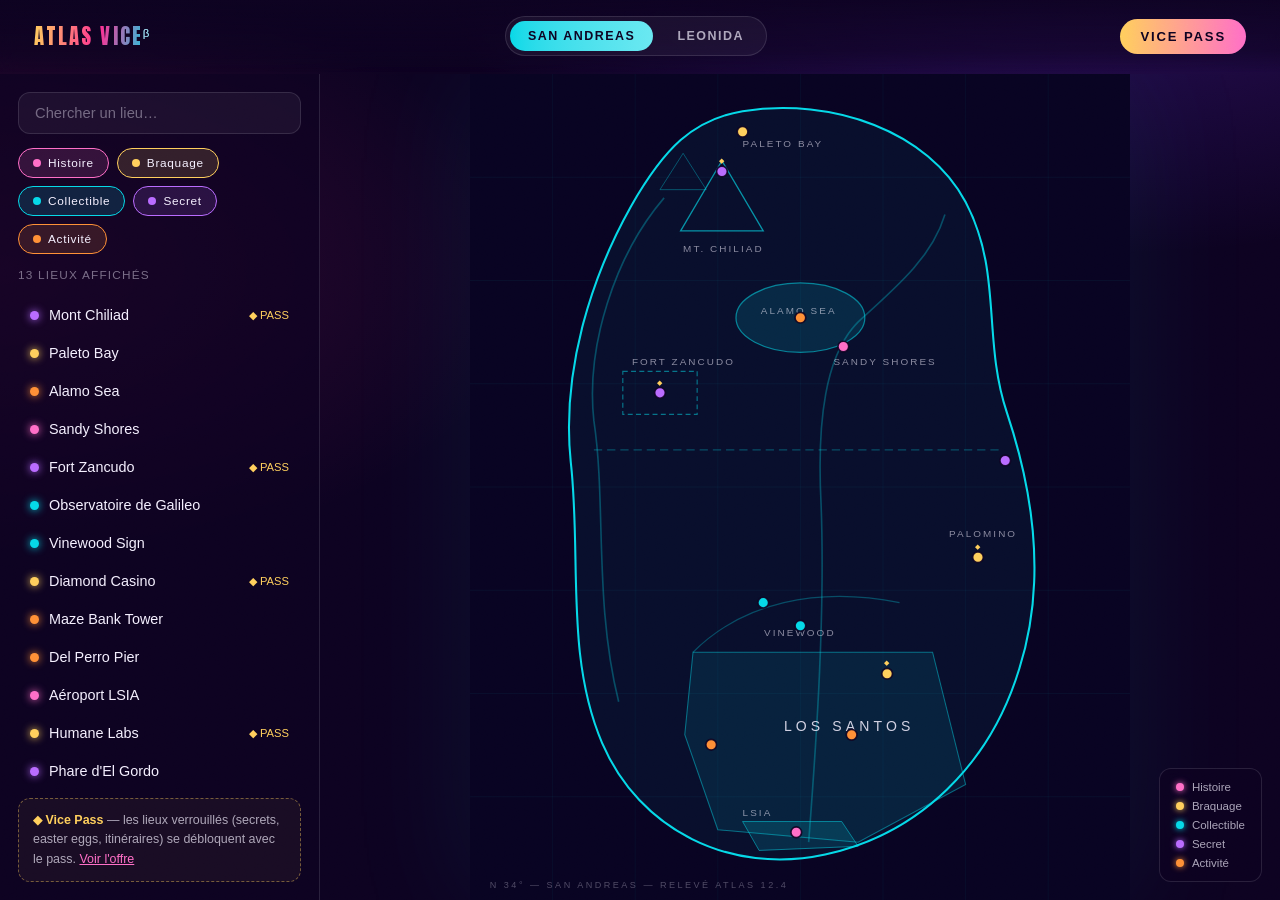
==== vice-atlas/map.html @ b8ac7021 "feat: Atlas Vice — business complet cartes & guides GTA V + GTA VI MVP d'un produit freemium « compa" ====
<!DOCTYPE html>
<html lang="fr">
<head>
<meta charset="UTF-8">
<meta name="viewport" content="width=device-width, initial-scale=1.0">
<title>Atlas Vice — Carte interactive</title>
<link rel="icon" href="data:image/svg+xml,%3Csvg xmlns='http://www.w3.org/2000/svg' viewBox='0 0 100 100'%3E%3Crect width='100' height='100' rx='20' fill='%230d0221'/%3E%3Ctext x='50' y='70' font-size='58' text-anchor='middle' fill='%23ff2e93'%3E◆%3C/text%3E%3C/svg%3E">
<link rel="preload" href="vendor/fonts/anton-latin.woff2" as="font" type="font/woff2" crossorigin>
<link rel="stylesheet" href="atlas.css">
<link rel="stylesheet" href="map.css">
</head>
<body class="mapapp">

<div class="grain"></div>

<header class="topbar">
  <a class="brand" href="index.html">ATLAS VICE<span class="tm">β</span></a>
  <div class="world-tabs" role="tablist">
    <button id="tab-v" role="tab" aria-selected="true">San Andreas</button>
    <button id="tab-vi" role="tab" aria-selected="false">Leonida</button>
  </div>
  <nav class="topnav">
    <a class="nav-cta" href="index.html#tarifs">Vice Pass</a>
  </nav>
</header>

<div class="map-layout">

  <aside class="sidebar">
    <input type="search" id="poiSearch" placeholder="Chercher un lieu…" aria-label="Chercher un lieu">
    <div class="chips" id="chips"></div>
    <p class="count" id="poiCount"></p>
    <ul class="poi-list" id="poiList"></ul>
    <div class="sidebar-note">
      <b>◆ Vice Pass</b> — les lieux verrouillés (secrets, easter eggs, itinéraires)
      se débloquent avec le pass. <a href="index.html#tarifs">Voir l'offre</a>
    </div>
  </aside>

  <main class="map-stage">
    <svg id="mapV" class="worldmap" viewBox="0 0 800 1000" aria-label="Carte de San Andreas">
      <defs>
        <radialGradient id="glowV" cx="0.5" cy="0.5" r="0.5">
          <stop offset="0" stop-color="rgba(5,217,232,.35)"/>
          <stop offset="1" stop-color="rgba(5,217,232,0)"/>
        </radialGradient>
      </defs>
      <rect width="800" height="1000" fill="#080322"/>
      <g stroke="rgba(5,217,232,.06)" stroke-width="1">
        <path d="M0,125 H800 M0,250 H800 M0,375 H800 M0,500 H800 M0,625 H800 M0,750 H800 M0,875 H800
                 M100,0 V1000 M200,0 V1000 M300,0 V1000 M400,0 V1000 M500,0 V1000 M600,0 V1000 M700,0 V1000"/>
      </g>
      <text x="24" y="985" class="map-coord">N 34° — SAN ANDREAS — RELEVÉ ATLAS 12.4</text>

      <path class="land" d="M330,45 C440,28 555,70 600,155 C645,240 620,320 650,410
             C680,500 700,610 665,720 C630,835 545,920 430,945 C315,970 205,915 160,810
             C115,705 135,585 122,470 C110,355 150,240 195,160 C235,90 270,55 330,45 Z"
             fill="rgba(5,217,232,.05)" stroke="#05d9e8" stroke-width="2.5"/>

      <ellipse cx="400" cy="295" rx="78" ry="42" fill="rgba(5,217,232,.13)" stroke="rgba(5,217,232,.55)" stroke-width="1.5"/>
      <path d="M255,190 L305,105 L355,190 Z" fill="none" stroke="rgba(5,217,232,.65)" stroke-width="1.6"/>
      <path d="M230,140 L258,96 L286,140 Z" fill="none" stroke="rgba(5,217,232,.35)" stroke-width="1.2"/>
      <rect x="185" y="360" width="90" height="52" fill="none" stroke="rgba(5,217,232,.5)" stroke-width="1.4" stroke-dasharray="6 4"/>
      <path d="M270,700 L560,700 L600,860 L470,930 L300,915 L260,800 Z"
            fill="rgba(5,217,232,.09)" stroke="rgba(5,217,232,.45)" stroke-width="1.3"/>
      <path d="M330,905 L450,905 L470,935 L350,940 Z" fill="rgba(5,217,232,.14)" stroke="rgba(5,217,232,.5)" stroke-width="1.2"/>

      <g class="roads" stroke="rgba(5,217,232,.3)" fill="none">
        <path d="M180,760 C150,640 165,520 150,420 C140,330 175,220 235,150" stroke-width="2"/>
        <path d="M410,930 C420,800 430,650 425,520 C420,420 430,340 470,300 C520,255 560,220 575,170" stroke-width="2"/>
        <path d="M150,455 H640" stroke-width="1.5" stroke-dasharray="10 6"/>
        <path d="M270,700 C330,640 420,620 520,640" stroke-width="1.5"/>
      </g>

      <g class="map-labels">
        <text x="330" y="88">PALETO BAY</text>
        <text x="258" y="215">MT. CHILIAD</text>
        <text x="352" y="290">ALAMO SEA</text>
        <text x="440" y="352">SANDY SHORES</text>
        <text x="196" y="352">FORT ZANCUDO</text>
        <text x="356" y="680">VINEWOOD</text>
        <text x="380" y="795" class="big">LOS SANTOS</text>
        <text x="330" y="898">LSIA</text>
        <text x="580" y="560">PALOMINO</text>
      </g>
      <g id="markersV" class="markers"></g>
    </svg>

    <svg id="mapVI" class="worldmap hidden" viewBox="0 0 800 1000" aria-label="Carte de Leonida">
      <rect width="800" height="1000" fill="#0d0226"/>
      <g stroke="rgba(255,110,199,.06)" stroke-width="1">
        <path d="M0,125 H800 M0,250 H800 M0,375 H800 M0,500 H800 M0,625 H800 M0,750 H800 M0,875 H800
                 M100,0 V1000 M200,0 V1000 M300,0 V1000 M400,0 V1000 M500,0 V1000 M600,0 V1000 M700,0 V1000"/>
      </g>
      <text x="24" y="985" class="map-coord">N 25° — LEONIDA — RELEVÉ ATLAS 3.1 (EARLY ACCESS)</text>

      <path class="land" d="M300,35 C380,22 445,55 470,130 C495,205 490,290 515,370
             C545,460 575,550 585,650 C595,750 575,845 510,900 C445,955 330,960 260,925
             C190,890 165,800 170,710 C175,610 195,500 200,400 C205,300 230,150 255,95
             C270,60 280,42 300,35 Z"
             fill="rgba(255,110,199,.05)" stroke="#ff6ec7" stroke-width="2.5"/>

      <path d="M636,300 C658,295 668,320 666,375 C664,440 670,505 656,565
             C646,610 622,618 610,585 C596,545 600,470 602,405 C604,350 616,305 636,300 Z"
             fill="rgba(255,110,199,.12)" stroke="#ff6ec7" stroke-width="2"/>
      <path d="M585,430 H610 M585,520 H605" stroke="rgba(255,110,199,.5)" stroke-width="3"/>

      <g fill="rgba(255,110,199,.13)" stroke="rgba(255,110,199,.6)" stroke-width="1.5">
        <ellipse cx="500" cy="930" rx="30" ry="11"/>
        <ellipse cx="575" cy="950" rx="24" ry="10"/>
        <ellipse cx="648" cy="962" rx="20" ry="9"/>
        <ellipse cx="710" cy="972" rx="15" ry="7"/>
      </g>
      <path d="M500,930 C560,945 640,960 710,972" fill="none" stroke="rgba(255,110,199,.35)" stroke-width="1.5" stroke-dasharray="8 6"/>

      <path d="M225,430 q45,35 0,70 q-45,35 8,66 q50,30 0,62" fill="none" stroke="rgba(255,110,199,.35)" stroke-width="1.5" stroke-dasharray="4 7"/>
      <path d="M258,470 q38,28 0,58 q-38,28 6,55" fill="none" stroke="rgba(255,110,199,.22)" stroke-width="1.2" stroke-dasharray="3 6"/>

      <path d="M330,120 L370,60 L410,120 Z" fill="none" stroke="rgba(255,110,199,.6)" stroke-width="1.5"/>
      <path d="M300,160 L328,116 L356,160 Z" fill="none" stroke="rgba(255,110,199,.35)" stroke-width="1.2"/>

      <g class="roads" stroke="rgba(255,110,199,.3)" fill="none">
        <path d="M370,900 C390,760 400,620 395,480 C390,360 380,240 370,140" stroke-width="2"/>
        <path d="M395,480 C470,470 550,460 600,455" stroke-width="1.6"/>
        <path d="M380,700 C460,690 540,660 608,585" stroke-width="1.6"/>
      </g>

      <g class="map-labels pink">
        <text x="330" y="145">MT. KALAGA</text>
        <text x="205" y="415">GRASSRIVERS</text>
        <text x="360" y="450">AMBROSIA</text>
        <text x="250" y="640">PORT GELLHORN</text>
        <text x="620" y="285" class="big">VICE CITY</text>
        <text x="505" y="912">LEONIDA KEYS</text>
      </g>
      <g id="markersVI" class="markers"></g>
    </svg>

    <div class="legend" id="legend"></div>
  </main>

  <article class="poi-card" id="poiCard" hidden>
    <button class="close" id="cardClose" aria-label="Fermer">×</button>
    <p class="poi-cat" id="cardCat"></p>
    <h2 id="cardName"></h2>
    <p id="cardDesc"></p>
    <div class="locked-box" id="cardLock" hidden>
      <p><b>◆ Contenu Vice Pass</b><br>Guide complet, coordonnées exactes et itinéraire pour ce lieu.</p>
      <a class="btn primary" href="index.html#tarifs">Débloquer — 4,99€/mois</a>
    </div>
  </article>

</div>

<script src="map.js" defer></script>
</body>
</html>
---- vice-atlas/atlas.css ----
@font-face {
  font-family: 'Anton';
  src: url('vendor/fonts/anton-latin.woff2') format('woff2');
  font-weight: 400;
  font-display: swap;
}
@font-face {
  font-family: 'Allura';
  src: url('vendor/fonts/allura-latin.woff2') format('woff2');
  font-weight: 400;
  font-display: swap;
}

:root {
  --pink: #ff2e93;
  --hot-pink: #ff6ec7;
  --cyan: #05d9e8;
  --gold: #ffcf5c;
  --orange: #ff9036;
  --purple: #b96bff;
  --navy: #0d0221;
  --panel: #160636;
  --ink: #f5f0ff;
  --muted: rgba(245,240,255,.68);
  --line: rgba(245,240,255,.12);
  --accent: var(--hot-pink);
  --display: 'Anton', 'Arial Narrow', sans-serif;
  --script: 'Allura', cursive;
  --body: -apple-system, "Segoe UI", "Helvetica Neue", Arial, sans-serif;
}

* { margin: 0; padding: 0; box-sizing: border-box; }

html { scroll-behavior: smooth; }

body {
  background:
    radial-gradient(1100px 500px at 85% -5%, rgba(123,47,247,.25), transparent 60%),
    radial-gradient(900px 500px at 0% 30%, rgba(255,46,147,.14), transparent 60%),
    var(--navy);
  color: var(--ink);
  font-family: var(--body);
  overflow-x: hidden;
}

::selection { background: var(--pink); color: #fff; }

.grain {
  position: fixed;
  inset: 0;
  z-index: 40;
  pointer-events: none;
  opacity: .05;
  mix-blend-mode: overlay;
  background-image: url("data:image/svg+xml,%3Csvg xmlns='http://www.w3.org/2000/svg' width='120' height='120'%3E%3Cfilter id='n'%3E%3CfeTurbulence type='fractalNoise' baseFrequency='0.9' numOctaves='2' stitchTiles='stitch'/%3E%3C/filter%3E%3Crect width='100%25' height='100%25' filter='url(%23n)'/%3E%3C/svg%3E");
}

/* ---------- shared header ---------- */
.topbar {
  position: fixed;
  top: 0; left: 0; right: 0;
  z-index: 30;
  display: flex;
  align-items: center;
  justify-content: space-between;
  padding: 16px 34px;
  background: linear-gradient(rgba(13,2,33,.92), rgba(13,2,33,.55) 70%, transparent);
  backdrop-filter: blur(8px);
}
.brand {
  font-family: var(--display);
  font-size: 1.3rem;
  letter-spacing: .1em;
  text-decoration: none;
  background: linear-gradient(100deg, var(--gold), var(--pink) 55%, var(--cyan));
  -webkit-background-clip: text;
  background-clip: text;
  color: transparent;
}
.brand .tm { font-size: .55em; vertical-align: super; -webkit-text-fill-color: var(--muted); }
.topnav { display: flex; align-items: center; gap: 26px; }
.topnav a {
  color: var(--muted);
  text-decoration: none;
  font-size: .82rem;
  letter-spacing: .14em;
  text-transform: uppercase;
  transition: color .2s ease;
}
.topnav a:hover { color: var(--ink); }
.topnav .nav-cta {
  color: var(--navy);
  background: linear-gradient(90deg, var(--gold), var(--hot-pink));
  padding: 10px 20px;
  border-radius: 999px;
  font-weight: 700;
}
.topnav .nav-cta:hover { color: var(--navy); filter: brightness(1.1); }

/* ---------- buttons ---------- */
.btn {
  display: inline-block;
  padding: 15px 32px;
  border-radius: 999px;
  border: 1px solid rgba(245,240,255,.35);
  background: rgba(255,255,255,.04);
  color: var(--ink);
  font-weight: 700;
  font-size: .85rem;
  letter-spacing: .12em;
  text-transform: uppercase;
  text-decoration: none;
  transition: all .25s ease;
}
.btn:hover { border-color: var(--hot-pink); box-shadow: 0 0 24px rgba(255,46,147,.35); }
.btn.primary {
  border: none;
  background: linear-gradient(90deg, var(--pink), var(--purple));
  box-shadow: 0 8px 30px rgba(255,46,147,.35);
}
.btn.primary:hover { filter: brightness(1.12); box-shadow: 0 8px 40px rgba(255,46,147,.55); }

/* ---------- landing sections ---------- */
.section { padding: 110px 8vw; position: relative; }
.section-head { max-width: 720px; margin-bottom: 56px; }
.kicker {
  display: inline-flex;
  align-items: center;
  gap: 12px;
  font-size: .75rem;
  letter-spacing: .38em;
  text-transform: uppercase;
  color: var(--accent);
  margin-bottom: 16px;
}
.kicker::before { content: ""; width: 30px; height: 1px; background: var(--accent); }
h2.heading {
  font-family: var(--display);
  font-weight: 400;
  font-size: clamp(2.2rem, 4.6vw, 3.8rem);
  line-height: 1.02;
  text-transform: uppercase;
}
.section-head p { margin-top: 18px; color: var(--muted); line-height: 1.6; max-width: 56ch; }

/* hero */
.hero {
  min-height: 100vh;
  display: flex;
  flex-direction: column;
  justify-content: center;
  padding: 140px 8vw 80px;
  position: relative;
}
.hero .script-line {
  font-family: var(--script);
  font-size: clamp(1.9rem, 4vw, 2.8rem);
  color: var(--hot-pink);
  transform: rotate(-3deg);
  margin-bottom: 4px;
}
.hero h1 {
  font-family: var(--display);
  font-weight: 400;
  font-size: clamp(3.2rem, 9vw, 8rem);
  line-height: .96;
  text-transform: uppercase;
  max-width: 12ch;
}
.hero h1 .grad {
  background: linear-gradient(100deg, var(--gold) 10%, var(--orange) 40%, var(--pink) 75%, var(--purple));
  -webkit-background-clip: text;
  background-clip: text;
  color: transparent;
}
.hero .lede {
  margin-top: 26px;
  max-width: 52ch;
  color: var(--muted);
  font-size: 1.12rem;
  line-height: 1.65;
}
.hero .cta-row { margin-top: 38px; display: flex; gap: 16px; flex-wrap: wrap; }
.fan-badge {
  position: absolute;
  bottom: 26px;
  left: 8vw;
  font-size: .72rem;
  letter-spacing: .12em;
  color: rgba(245,240,255,.45);
  text-transform: uppercase;
}

/* stats strip */
.stats {
  display: grid;
  grid-template-columns: repeat(auto-fit, minmax(170px, 1fr));
  gap: 1px;
  background: var(--line);
  border-block: 1px solid var(--line);
}
.stat {
  background: var(--navy);
  padding: 40px 30px;
  text-align: center;
}
.stat b {
  display: block;
  font-family: var(--display);
  font-weight: 400;
  font-size: 2.6rem;
  background: linear-gradient(90deg, var(--hot-pink), var(--cyan));
  -webkit-background-clip: text;
  background-clip: text;
  color: transparent;
}
.stat span {
  font-size: .78rem;
  letter-spacing: .2em;
  text-transform: uppercase;
  color: var(--muted);
}

/* features */
.grid {
  display: grid;
  grid-template-columns: repeat(auto-fit, minmax(280px, 1fr));
  gap: 22px;
}
.card {
  background: linear-gradient(160deg, rgba(255,255,255,.045), rgba(255,255,255,.015));
  border: 1px solid var(--line);
  border-radius: 18px;
  padding: 30px 28px;
  transition: transform .25s ease, border-color .25s ease, box-shadow .25s ease;
}
.card:hover {
  transform: translateY(-4px);
  border-color: rgba(255,110,199,.45);
  box-shadow: 0 18px 44px rgba(13,2,33,.6), 0 0 24px rgba(255,46,147,.12);
}
.card .icon {
  width: 46px; height: 46px;
  display: grid;
  place-items: center;
  border-radius: 12px;
  margin-bottom: 18px;
  font-size: 1.3rem;
  background: rgba(255,110,199,.12);
  border: 1px solid rgba(255,110,199,.3);
}
.card h3 {
  font-family: var(--display);
  font-weight: 400;
  letter-spacing: .04em;
  font-size: 1.25rem;
  text-transform: uppercase;
  margin-bottom: 10px;
}
.card p { color: var(--muted); font-size: .95rem; line-height: 1.6; }

/* worlds */
.worlds { display: grid; grid-template-columns: repeat(auto-fit, minmax(320px, 1fr)); gap: 26px; }
.world {
  position: relative;
  border-radius: 22px;
  overflow: hidden;
  border: 1px solid var(--line);
  background: var(--panel);
  text-decoration: none;
  color: var(--ink);
  transition: transform .3s ease, box-shadow .3s ease;
}
.world:hover { transform: translateY(-6px); box-shadow: 0 24px 60px rgba(13,2,33,.7); }
.world svg { display: block; width: 100%; height: 300px; }
.world .world-meta {
  display: flex;
  align-items: center;
  justify-content: space-between;
  padding: 22px 26px;
  border-top: 1px solid var(--line);
}
.world h3 {
  font-family: var(--display);
  font-weight: 400;
  font-size: 1.5rem;
  text-transform: uppercase;
  letter-spacing: .05em;
}
.world .sub { color: var(--muted); font-size: .85rem; margin-top: 4px; }
.world .go {
  font-size: .78rem;
  letter-spacing: .2em;
  text-transform: uppercase;
  color: var(--accent);
  white-space: nowrap;
}
.world.vi { --accent: var(--hot-pink); }
.world.v { --accent: var(--cyan); }
.world .tag {
  position: absolute;
  top: 16px; left: 16px;
  font-size: .68rem;
  letter-spacing: .2em;
  padding: 6px 12px;
  border-radius: 999px;
  background: rgba(13,2,33,.75);
  border: 1px solid var(--accent);
  color: var(--accent);
  text-transform: uppercase;
}

/* pricing */
.plans { display: grid; grid-template-columns: repeat(auto-fit, minmax(270px, 1fr)); gap: 24px; align-items: stretch; }
.plan {
  position: relative;
  border-radius: 22px;
  border: 1px solid var(--line);
  background: linear-gradient(170deg, rgba(255,255,255,.05), rgba(255,255,255,.01));
  padding: 34px 30px;
  display: flex;
  flex-direction: column;
}
.plan.featured {
  border-color: rgba(255,110,199,.6);
  box-shadow: 0 0 40px rgba(255,46,147,.18);
  background: linear-gradient(170deg, rgba(255,46,147,.12), rgba(123,47,247,.06));
}
.plan .flag {
  position: absolute;
  top: -13px; left: 50%;
  transform: translateX(-50%);
  background: linear-gradient(90deg, var(--gold), var(--hot-pink));
  color: var(--navy);
  font-size: .68rem;
  font-weight: 800;
  letter-spacing: .18em;
  text-transform: uppercase;
  padding: 6px 16px;
  border-radius: 999px;
  white-space: nowrap;
}
.plan h3 {
  font-family: var(--display);
  font-weight: 400;
  font-size: 1.3rem;
  letter-spacing: .06em;
  text-transform: uppercase;
}
.plan .price {
  font-family: var(--display);
  font-weight: 400;
  font-size: 2.7rem;
  margin: 14px 0 2px;
}
.plan .price small { font-size: .95rem; color: var(--muted); font-family: var(--body); }
.plan .for { color: var(--muted); font-size: .85rem; margin-bottom: 20px; }
.plan ul { list-style: none; margin: 0 0 26px; flex: 1; }
.plan li {
  padding: 9px 0 9px 26px;
  position: relative;
  color: var(--muted);
  font-size: .92rem;
  border-bottom: 1px dashed rgba(245,240,255,.08);
}
.plan li::before {
  content: "◆";
  position: absolute;
  left: 2px;
  color: var(--hot-pink);
  font-size: .7rem;
  top: 12px;
}
.plan li.no { opacity: .38; }
.plan li.no::before { content: "—"; color: var(--muted); }
.plan .btn { text-align: center; }

/* faq */
.faq { max-width: 780px; }
.faq details {
  border: 1px solid var(--line);
  border-radius: 14px;
  margin-bottom: 12px;
  background: rgba(255,255,255,.025);
  overflow: hidden;
}
.faq summary {
  padding: 20px 24px;
  font-weight: 700;
  letter-spacing: .02em;
  list-style: none;
  display: flex;
  justify-content: space-between;
  align-items: center;
  gap: 16px;
}
.faq summary::-webkit-details-marker { display: none; }
.faq summary::after { content: "+"; font-family: var(--display); color: var(--hot-pink); font-size: 1.3rem; }
.faq details[open] summary::after { content: "–"; }
.faq details p { padding: 0 24px 22px; color: var(--muted); line-height: 1.65; }

/* footer */
footer {
  border-top: 1px solid var(--line);
  padding: 46px 8vw 60px;
  display: flex;
  flex-wrap: wrap;
  gap: 24px;
  justify-content: space-between;
  align-items: flex-start;
}
footer .fbrand { max-width: 380px; }
footer .disclaimer {
  margin-top: 12px;
  font-size: .78rem;
  color: rgba(245,240,255,.45);
  line-height: 1.6;
}
footer .script-sign {
  font-family: var(--script);
  font-size: 1.7rem;
  color: var(--hot-pink);
  transform: rotate(-3deg);
  display: inline-block;
}

/* reveal on scroll */
.reveal { opacity: 0; transform: translateY(28px); transition: opacity .8s ease, transform .8s cubic-bezier(.19,1,.22,1); }
.reveal.on { opacity: 1; transform: none; }

@media (max-width: 720px) {
  .topnav a:not(.nav-cta) { display: none; }
  .section { padding: 80px 6vw; }
  .hero { padding: 120px 6vw 90px; }
  .fan-badge { left: 6vw; }
}

@media (prefers-reduced-motion: reduce) {
  html { scroll-behavior: auto; }
  .reveal { transition: none; opacity: 1; transform: none; }
}
---- vice-atlas/map.css ----
/* ---------- map app layout ---------- */
body.mapapp {
  height: 100vh;
  overflow: hidden;
  display: flex;
  flex-direction: column;
}

.world-tabs {
  display: flex;
  gap: 6px;
  background: rgba(255,255,255,.05);
  border: 1px solid var(--line);
  border-radius: 999px;
  padding: 4px;
}
.world-tabs button {
  border: none;
  background: transparent;
  color: var(--muted);
  font-family: var(--body);
  font-weight: 700;
  font-size: .78rem;
  letter-spacing: .12em;
  text-transform: uppercase;
  padding: 8px 18px;
  border-radius: 999px;
  cursor: pointer;
  transition: all .25s ease;
}
.world-tabs button[aria-selected="true"] {
  color: var(--navy);
  background: linear-gradient(90deg, var(--accent), color-mix(in srgb, var(--accent) 60%, white));
}
body[data-world="v"] { --accent: var(--cyan); }
body[data-world="vi"] { --accent: var(--hot-pink); }

.map-layout {
  flex: 1;
  display: grid;
  grid-template-columns: 320px 1fr;
  min-height: 0;
  padding-top: 74px;
}

/* ---------- sidebar ---------- */
.sidebar {
  display: flex;
  flex-direction: column;
  gap: 14px;
  padding: 18px;
  border-right: 1px solid var(--line);
  background: rgba(13,2,33,.7);
  min-height: 0;
}
#poiSearch {
  width: 100%;
  padding: 12px 16px;
  border-radius: 12px;
  border: 1px solid var(--line);
  background: rgba(255,255,255,.05);
  color: var(--ink);
  font-family: var(--body);
  font-size: .92rem;
  outline: none;
}
#poiSearch:focus { border-color: var(--accent); box-shadow: 0 0 0 3px color-mix(in srgb, var(--accent) 20%, transparent); }
#poiSearch::placeholder { color: rgba(245,240,255,.4); }

.chips { display: flex; flex-wrap: wrap; gap: 8px; }
.chip {
  border: 1px solid var(--line);
  background: rgba(255,255,255,.04);
  color: var(--muted);
  border-radius: 999px;
  padding: 7px 14px;
  font-size: .74rem;
  letter-spacing: .06em;
  cursor: pointer;
  display: inline-flex;
  align-items: center;
  gap: 7px;
  transition: all .2s ease;
}
.chip i {
  width: 8px; height: 8px;
  border-radius: 50%;
  background: var(--chip-color, var(--muted));
}
.chip.on {
  color: var(--ink);
  border-color: var(--chip-color, var(--accent));
  background: color-mix(in srgb, var(--chip-color, var(--accent)) 14%, transparent);
}

.count { font-size: .74rem; color: rgba(245,240,255,.45); letter-spacing: .1em; text-transform: uppercase; }

.poi-list {
  list-style: none;
  overflow-y: auto;
  flex: 1;
  min-height: 0;
  margin: 0 -6px;
  padding: 0 6px;
}
.poi-list li {
  padding: 11px 12px;
  border-radius: 10px;
  cursor: pointer;
  display: flex;
  align-items: center;
  gap: 10px;
  font-size: .9rem;
  transition: background .15s ease;
}
.poi-list li:hover, .poi-list li.sel { background: rgba(255,255,255,.06); }
.poi-list li i {
  flex: none;
  width: 9px; height: 9px;
  border-radius: 50%;
  background: var(--c, var(--muted));
  box-shadow: 0 0 8px var(--c, transparent);
}
.poi-list li .lock { margin-left: auto; font-size: .7rem; color: var(--gold); }

.sidebar-note {
  font-size: .78rem;
  color: var(--muted);
  line-height: 1.55;
  border: 1px dashed rgba(255,207,92,.4);
  border-radius: 12px;
  padding: 12px 14px;
  background: rgba(255,207,92,.05);
}
.sidebar-note b { color: var(--gold); }
.sidebar-note a { color: var(--hot-pink); }

/* ---------- map stage ---------- */
.map-stage {
  position: relative;
  min-height: 0;
  display: grid;
  place-items: center;
  overflow: hidden;
}
.worldmap {
  height: 100%;
  max-width: 100%;
  filter: drop-shadow(0 0 60px rgba(5,217,232,.08));
}
.worldmap.hidden { display: none; }

.map-coord {
  fill: rgba(245,240,255,.3);
  font-size: 11px;
  letter-spacing: 3px;
  font-family: var(--body);
}
.map-labels text {
  fill: rgba(245,240,255,.55);
  font-size: 12px;
  letter-spacing: 2.5px;
  font-family: var(--body);
}
.map-labels text.big {
  fill: rgba(245,240,255,.85);
  font-size: 17px;
  letter-spacing: 5px;
}

/* markers */
.marker { cursor: pointer; }
.marker circle.dot {
  fill: var(--c);
  stroke: rgba(13,2,33,.9);
  stroke-width: 2;
  transition: r .15s ease;
}
.marker circle.pulse {
  fill: none;
  stroke: var(--c);
  stroke-width: 1.5;
  opacity: 0;
  animation: mpulse 2.4s ease-out infinite;
}
.marker:hover circle.dot, .marker.sel circle.dot { r: 9; }
.marker text {
  fill: rgba(245,240,255,0);
  font-size: 11px;
  letter-spacing: 1.5px;
  font-family: var(--body);
  pointer-events: none;
  transition: fill .2s ease;
}
.marker:hover text, .marker.sel text { fill: rgba(245,240,255,.95); }
.marker .lockglyph { font-size: 9px; fill: var(--gold); }
@keyframes mpulse {
  0% { r: 7; opacity: .8; }
  100% { r: 22; opacity: 0; }
}

.legend {
  position: absolute;
  bottom: 18px;
  right: 18px;
  display: flex;
  flex-direction: column;
  gap: 7px;
  background: rgba(13,2,33,.8);
  border: 1px solid var(--line);
  border-radius: 12px;
  padding: 12px 16px;
  font-size: .72rem;
  color: var(--muted);
  backdrop-filter: blur(6px);
}
.legend span { display: inline-flex; align-items: center; gap: 8px; }
.legend i { width: 8px; height: 8px; border-radius: 50%; background: var(--c); box-shadow: 0 0 6px var(--c); }

/* ---------- POI detail card ---------- */
.poi-card {
  position: fixed;
  right: 22px;
  top: 96px;
  width: 330px;
  z-index: 25;
  background: linear-gradient(165deg, rgba(34,8,64,.97), rgba(13,2,33,.97));
  border: 1px solid color-mix(in srgb, var(--accent) 45%, transparent);
  border-radius: 18px;
  padding: 24px 24px 22px;
  box-shadow: 0 24px 70px rgba(0,0,0,.55), 0 0 30px color-mix(in srgb, var(--accent) 12%, transparent);
  animation: cardin .3s cubic-bezier(.19,1,.22,1);
}
@keyframes cardin {
  from { opacity: 0; transform: translateY(14px); }
}
.poi-card .close {
  position: absolute;
  top: 10px; right: 14px;
  border: none;
  background: none;
  color: var(--muted);
  font-size: 1.5rem;
  cursor: pointer;
}
.poi-card .close:hover { color: var(--ink); }
.poi-cat {
  font-size: .68rem;
  letter-spacing: .28em;
  text-transform: uppercase;
  color: var(--accent);
  margin-bottom: 8px;
}
.poi-card h2 {
  font-family: var(--display);
  font-weight: 400;
  font-size: 1.6rem;
  letter-spacing: .03em;
  text-transform: uppercase;
  margin-bottom: 10px;
}
.poi-card > p:not(.poi-cat) { color: var(--muted); font-size: .92rem; line-height: 1.6; }
.locked-box {
  margin-top: 16px;
  border: 1px dashed rgba(255,207,92,.5);
  border-radius: 12px;
  padding: 14px;
  background: rgba(255,207,92,.06);
}
.locked-box p { font-size: .82rem; color: var(--muted); line-height: 1.55; margin-bottom: 12px; }
.locked-box b { color: var(--gold); }
.locked-box .btn { display: block; text-align: center; padding: 11px 18px; font-size: .74rem; }

/* ---------- mobile ---------- */
@media (max-width: 900px) {
  body.mapapp { height: 100dvh; }
  .map-layout {
    grid-template-columns: 1fr;
    grid-template-rows: auto 1fr;
    padding-top: 66px;
  }
  .world-tabs { order: 2; }
  .world-tabs button { padding: 7px 12px; font-size: .7rem; }
  .topbar { padding: 12px 16px; gap: 10px; }
  .topbar .topnav { display: none; }
  .sidebar {
    flex-direction: row;
    align-items: center;
    border-right: none;
    border-bottom: 1px solid var(--line);
    padding: 10px 14px;
    gap: 10px;
    overflow-x: auto;
  }
  #poiSearch { width: 170px; flex: none; }
  .chips { flex-wrap: nowrap; }
  .chip { white-space: nowrap; }
  .count, .poi-list, .sidebar-note { display: none; }
  .legend { display: none; }
  .poi-card {
    left: 12px; right: 12px;
    top: auto; bottom: 12px;
    width: auto;
  }
}
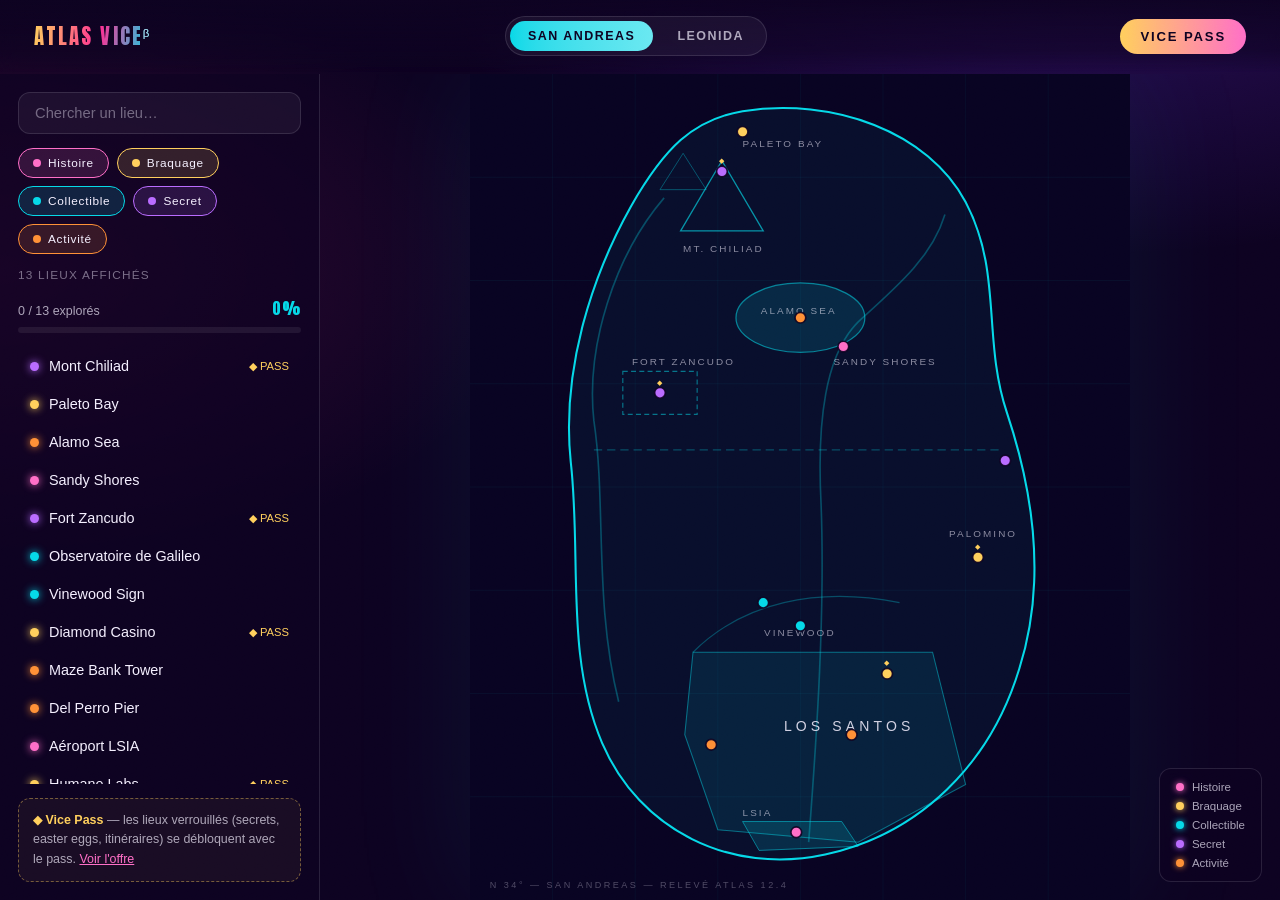
==== commit e2a15996: "feat(atlas): tracker de progression persistant sur la carte Première brique du Vice Pass en démo fon" ====
--- a/vice-atlas/map.html
+++ b/vice-atlas/map.html
@@ -30,6 +30,10 @@
     <input type="search" id="poiSearch" placeholder="Chercher un lieu…" aria-label="Chercher un lieu">
     <div class="chips" id="chips"></div>
     <p class="count" id="poiCount"></p>
+    <div class="progress-track">
+      <div class="progress-row"><span id="progLabel">0 / 0 explorés</span><b id="progPct">0%</b></div>
+      <div class="progress-bar"><i id="progFill"></i></div>
+    </div>
     <ul class="poi-list" id="poiList"></ul>
     <div class="sidebar-note">
       <b>◆ Vice Pass</b> — les lieux verrouillés (secrets, easter eggs, itinéraires)
@@ -144,6 +148,7 @@
     <p class="poi-cat" id="cardCat"></p>
     <h2 id="cardName"></h2>
     <p id="cardDesc"></p>
+    <button class="btn visit-btn" id="cardVisit">Marquer comme visité</button>
     <div class="locked-box" id="cardLock" hidden>
       <p><b>◆ Contenu Vice Pass</b><br>Guide complet, coordonnées exactes et itinéraire pour ce lieu.</p>
       <a class="btn primary" href="index.html#tarifs">Débloquer — 4,99€/mois</a>
--- a/vice-atlas/map.css
+++ b/vice-atlas/map.css
@@ -95,6 +95,32 @@
 
 .count { font-size: .74rem; color: rgba(245,240,255,.45); letter-spacing: .1em; text-transform: uppercase; }
 
+/* progression tracker */
+.progress-track { display: flex; flex-direction: column; gap: 7px; }
+.progress-row {
+  display: flex;
+  justify-content: space-between;
+  align-items: baseline;
+  font-size: .78rem;
+  color: var(--muted);
+}
+.progress-row b { color: var(--accent); font-family: var(--display); font-weight: 400; font-size: 1rem; letter-spacing: .05em; }
+.progress-bar {
+  height: 6px;
+  border-radius: 999px;
+  background: rgba(255,255,255,.07);
+  overflow: hidden;
+}
+.progress-bar i {
+  display: block;
+  height: 100%;
+  width: 0;
+  border-radius: 999px;
+  background: linear-gradient(90deg, var(--accent), color-mix(in srgb, var(--accent) 45%, white));
+  box-shadow: 0 0 10px var(--accent);
+  transition: width .5s cubic-bezier(.19,1,.22,1);
+}
+
 .poi-list {
   list-style: none;
   overflow-y: auto;
@@ -122,6 +148,9 @@
   box-shadow: 0 0 8px var(--c, transparent);
 }
 .poi-list li .lock { margin-left: auto; font-size: .7rem; color: var(--gold); }
+.poi-list li .tick { margin-left: auto; color: #3ddc97; font-weight: 700; }
+.poi-list li .tick + .lock { margin-left: 8px; }
+.poi-list li.done .nm { opacity: .5; text-decoration: line-through; text-decoration-color: rgba(61,220,151,.6); }
 
 .sidebar-note {
   font-size: .78rem;
@@ -194,6 +223,8 @@
 }
 .marker:hover text, .marker.sel text { fill: rgba(245,240,255,.95); }
 .marker .lockglyph { font-size: 9px; fill: var(--gold); }
+.marker.done circle.dot { fill: #3ddc97; opacity: .55; }
+.marker.done circle.pulse { animation: none; opacity: 0; }
 @keyframes mpulse {
   0% { r: 7; opacity: .8; }
   100% { r: 22; opacity: 0; }
@@ -270,6 +301,21 @@
 .locked-box p { font-size: .82rem; color: var(--muted); line-height: 1.55; margin-bottom: 12px; }
 .locked-box b { color: var(--gold); }
 .locked-box .btn { display: block; text-align: center; padding: 11px 18px; font-size: .74rem; }
+
+.visit-btn {
+  display: block;
+  width: 100%;
+  margin-top: 16px;
+  text-align: center;
+  padding: 12px 18px;
+  font-size: .76rem;
+  cursor: pointer;
+}
+.visit-btn.is-done {
+  border-color: rgba(61,220,151,.6);
+  color: #3ddc97;
+  background: rgba(61,220,151,.08);
+}
 
 /* ---------- mobile ---------- */
 @media (max-width: 900px) {
